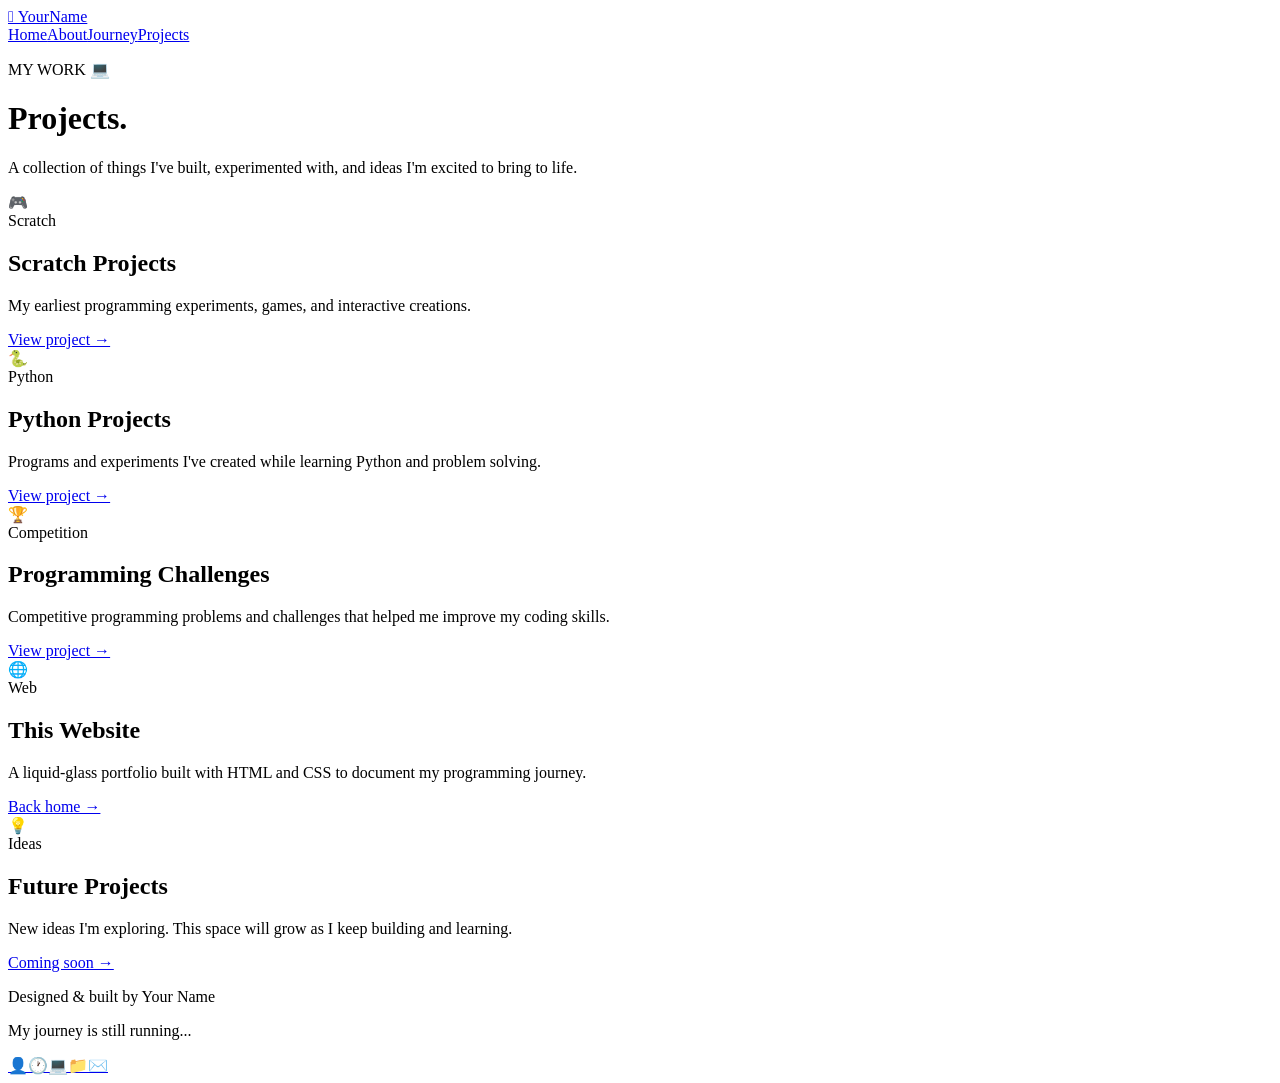
==== projects/index.html @ 9c9d9b50 "Create Projects page in its own folder" ====
<!DOCTYPE html>
<html lang="en">
<head>
<meta charset="UTF-8"><meta name="viewport" content="width=device-width, initial-scale=1.0"><title>Projects — Your Name</title><link rel="stylesheet" href="style.css">
</head>
<body>
<div class="background"><div class="blob blob-one"></div><div class="blob blob-two"></div><div class="blob blob-three"></div></div>
<nav class="navbar glass"><a class="logo" href="../index.html"> YourName</a><div class="nav-links"><a href="../index.html">Home</a><a href="../index.html#about">About</a><a href="../index.html#journey">Journey</a><a class="active" href="index.html">Projects</a></div></nav>
<main><header class="projects-hero"><p class="eyebrow">MY WORK 💻</p><h1>Projects<span>.</span></h1><p class="hero-description">A collection of things I've built, experimented with, and ideas I'm excited to bring to life.</p></header>
<section class="projects-grid">
<article class="project glass"><div class="project-icon">🎮</div><span class="tag">Scratch</span><h2>Scratch Projects</h2><p>My earliest programming experiments, games, and interactive creations.</p><a class="button" href="#">View project →</a></article>
<article class="project glass"><div class="project-icon">🐍</div><span class="tag">Python</span><h2>Python Projects</h2><p>Programs and experiments I've created while learning Python and problem solving.</p><a class="button" href="#">View project →</a></article>
<article class="project glass"><div class="project-icon">🏆</div><span class="tag">Competition</span><h2>Programming Challenges</h2><p>Competitive programming problems and challenges that helped me improve my coding skills.</p><a class="button" href="#">View project →</a></article>
<article class="project glass"><div class="project-icon">🌐</div><span class="tag">Web</span><h2>This Website</h2><p>A liquid-glass portfolio built with HTML and CSS to document my programming journey.</p><a class="button" href="../index.html">Back home →</a></article>
<article class="project glass"><div class="project-icon">💡</div><span class="tag">Ideas</span><h2>Future Projects</h2><p>New ideas I'm exploring. This space will grow as I keep building and learning.</p><a class="button" href="#">Coming soon →</a></article>
</section></main>
<footer><p>Designed &amp; built by Your Name</p><p>My journey is still running...</p></footer>
<div class="dock glass"><a href="../index.html#about" class="dock-item">👤</a><a href="../index.html#journey" class="dock-item">🕐</a><a href="index.html" class="dock-item">💻</a><a href="#" class="dock-item">📁</a><a href="#" class="dock-item">✉️</a></div>
</body></html>
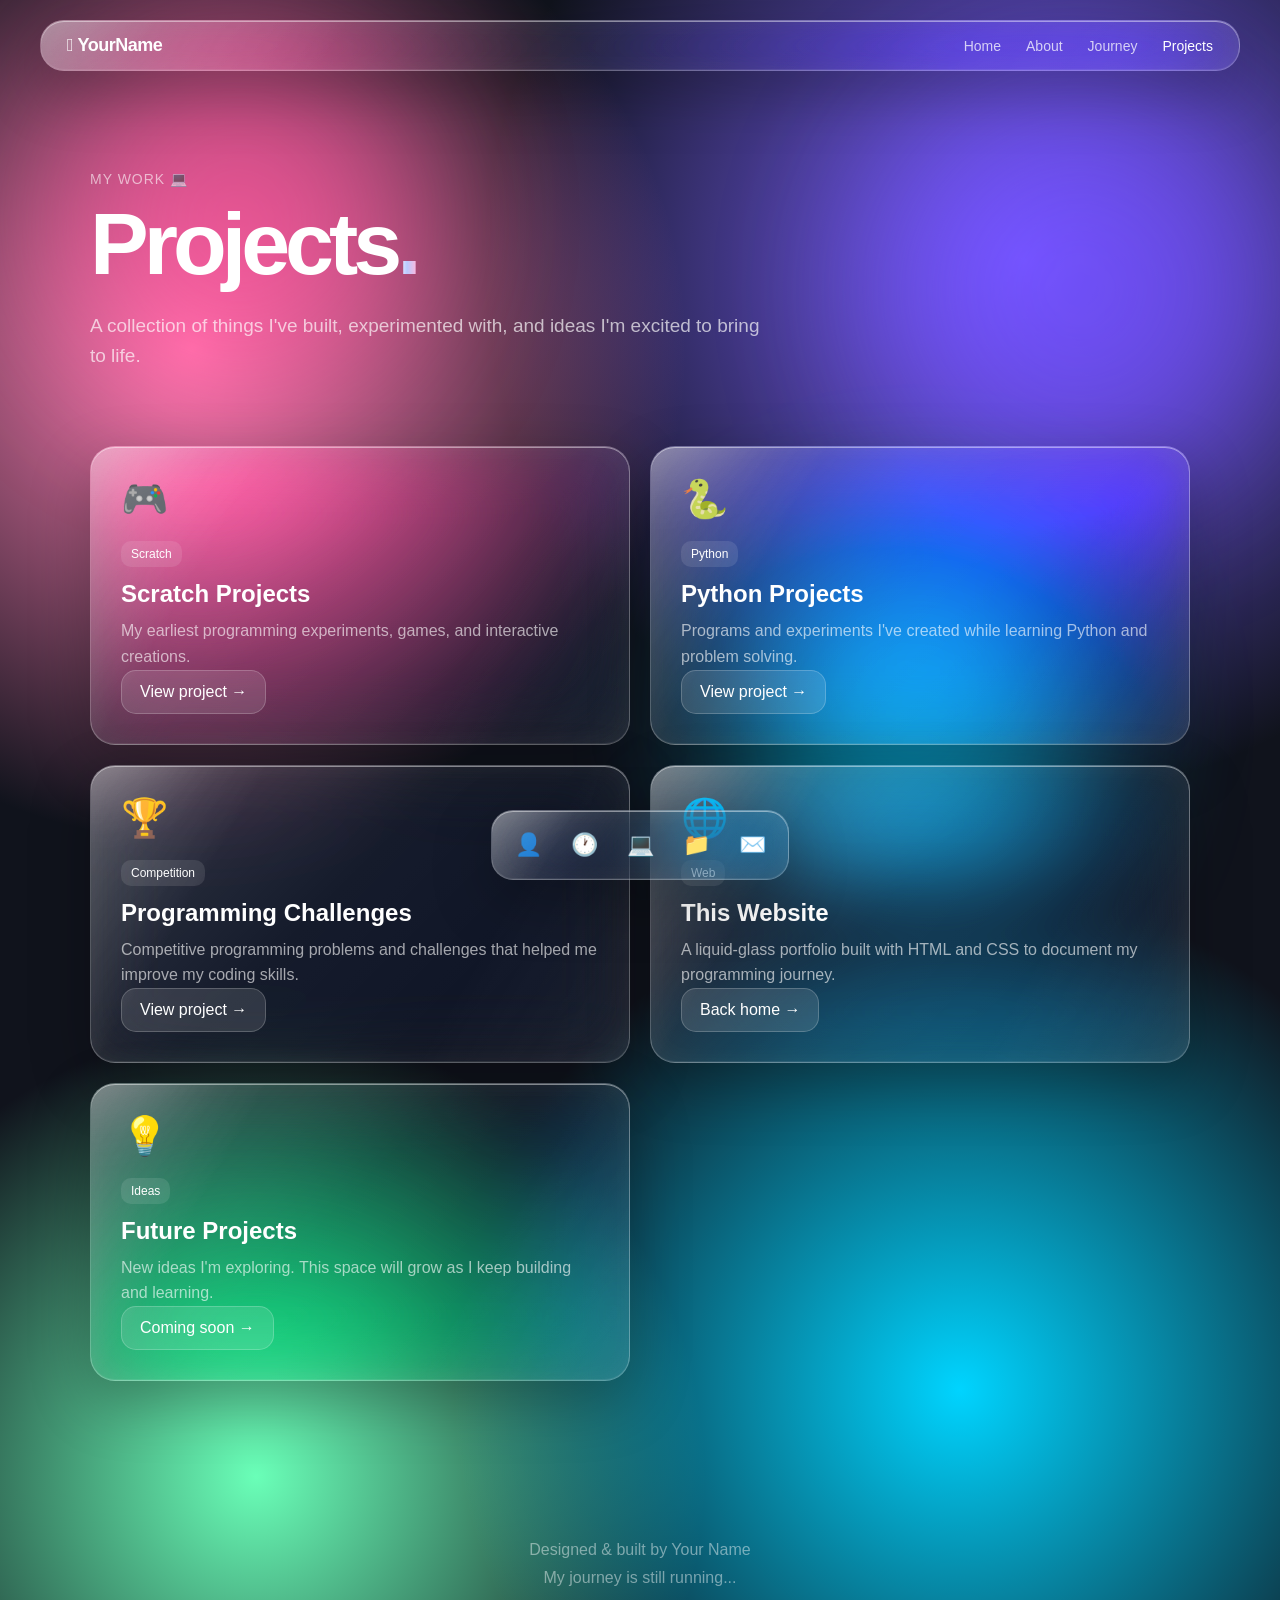
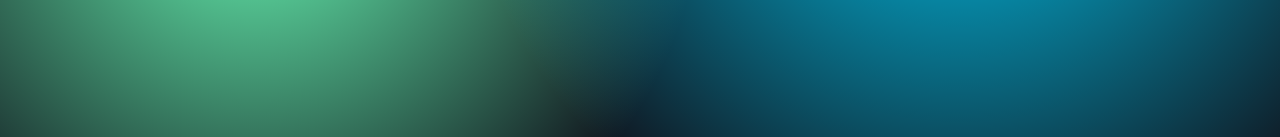
==== commit 1e5864a9: "Finalize Projects page in subfolder" ====
--- a/projects/index.html
+++ b/projects/index.html
@@ -1,19 +1,4 @@
 <!DOCTYPE html>
 <html lang="en">
-<head>
-<meta charset="UTF-8"><meta name="viewport" content="width=device-width, initial-scale=1.0"><title>Projects — Your Name</title><link rel="stylesheet" href="style.css">
-</head>
-<body>
-<div class="background"><div class="blob blob-one"></div><div class="blob blob-two"></div><div class="blob blob-three"></div></div>
-<nav class="navbar glass"><a class="logo" href="../index.html"> YourName</a><div class="nav-links"><a href="../index.html">Home</a><a href="../index.html#about">About</a><a href="../index.html#journey">Journey</a><a class="active" href="index.html">Projects</a></div></nav>
-<main><header class="projects-hero"><p class="eyebrow">MY WORK 💻</p><h1>Projects<span>.</span></h1><p class="hero-description">A collection of things I've built, experimented with, and ideas I'm excited to bring to life.</p></header>
-<section class="projects-grid">
-<article class="project glass"><div class="project-icon">🎮</div><span class="tag">Scratch</span><h2>Scratch Projects</h2><p>My earliest programming experiments, games, and interactive creations.</p><a class="button" href="#">View project →</a></article>
-<article class="project glass"><div class="project-icon">🐍</div><span class="tag">Python</span><h2>Python Projects</h2><p>Programs and experiments I've created while learning Python and problem solving.</p><a class="button" href="#">View project →</a></article>
-<article class="project glass"><div class="project-icon">🏆</div><span class="tag">Competition</span><h2>Programming Challenges</h2><p>Competitive programming problems and challenges that helped me improve my coding skills.</p><a class="button" href="#">View project →</a></article>
-<article class="project glass"><div class="project-icon">🌐</div><span class="tag">Web</span><h2>This Website</h2><p>A liquid-glass portfolio built with HTML and CSS to document my programming journey.</p><a class="button" href="../index.html">Back home →</a></article>
-<article class="project glass"><div class="project-icon">💡</div><span class="tag">Ideas</span><h2>Future Projects</h2><p>New ideas I'm exploring. This space will grow as I keep building and learning.</p><a class="button" href="#">Coming soon →</a></article>
-</section></main>
-<footer><p>Designed &amp; built by Your Name</p><p>My journey is still running...</p></footer>
-<div class="dock glass"><a href="../index.html#about" class="dock-item">👤</a><a href="../index.html#journey" class="dock-item">🕐</a><a href="index.html" class="dock-item">💻</a><a href="#" class="dock-item">📁</a><a href="#" class="dock-item">✉️</a></div>
-</body></html>
+<head><meta charset="UTF-8"><meta name="viewport" content="width=device-width, initial-scale=1.0"><title>Projects — Your Name</title><link rel="stylesheet" href="style.css"></head>
+<body><div class="background"><div class="blob blob-one"></div><div class="blob blob-two"></div><div class="blob blob-three"></div></div><nav class="navbar glass"><a class="logo" href="../index.html"> YourName</a><div class="nav-links"><a href="../index.html">Home</a><a href="../index.html#about">About</a><a href="../index.html#journey">Journey</a><a class="active" href="index.html">Projects</a></div></nav><main><header class="projects-hero"><p class="eyebrow">MY WORK 💻</p><h1>Projects<span>.</span></h1><p class="hero-description">A collection of things I've built, experimented with, and ideas I'm excited to bring to life.</p></header><section class="projects-grid"><article class="project glass"><div class="project-icon">🎮</div><span class="tag">Scratch</span><h2>Scratch Projects</h2><p>My earliest programming experiments, games, and interactive creations.</p><a class="button" href="#">View project →</a></article><article class="project glass"><div class="project-icon">🐍</div><span class="tag">Python</span><h2>Python Projects</h2><p>Programs and experiments I've created while learning Python and problem solving.</p><a class="button" href="#">View project →</a></article><article class="project glass"><div class="project-icon">🏆</div><span class="tag">Competition</span><h2>Programming Challenges</h2><p>Competitive programming problems and challenges that helped me improve my coding skills.</p><a class="button" href="#">View project →</a></article><article class="project glass"><div class="project-icon">🌐</div><span class="tag">Web</span><h2>This Website</h2><p>A liquid-glass portfolio built with HTML and CSS to document my programming journey.</p><a class="button" href="../index.html">Back home →</a></article><article class="project glass"><div class="project-icon">💡</div><span class="tag">Ideas</span><h2>Future Projects</h2><p>New ideas I'm exploring. This space will grow as I keep building and learning.</p><a class="button" href="#">Coming soon →</a></article></section></main><footer><p>Designed &amp; built by Your Name</p><p>My journey is still running...</p></footer><div class="dock glass"><a href="../index.html#about" class="dock-item">👤</a><a href="../index.html#journey" class="dock-item">🕐</a><a href="index.html" class="dock-item">💻</a><a href="#" class="dock-item">📁</a><a href="#" class="dock-item">✉️</a></div></body></html>
--- a/projects/style.css
+++ b/projects/style.css
@@ -0,0 +1 @@
+*{margin:0;padding:0;box-sizing:border-box}html{scroll-behavior:smooth}body{min-height:100vh;font-family:-apple-system,BlinkMacSystemFont,"SF Pro Display","SF Pro Text","Helvetica Neue",Arial,sans-serif;color:#fff;overflow-x:hidden;background:radial-gradient(circle at 15% 20%,#ff7eb3 0%,transparent 28%),radial-gradient(circle at 80% 15%,#7b61ff 0%,transparent 30%),radial-gradient(circle at 75% 80%,#00d4ff 0%,transparent 30%),radial-gradient(circle at 20% 85%,#6affb8 0%,transparent 25%),#10131c}.background{position:fixed;inset:0;z-index:-2;overflow:hidden}.blob{position:absolute;border-radius:50%;filter:blur(80px);opacity:.65;animation:float 12s ease-in-out infinite alternate}.blob-one{width:350px;height:350px;background:#ff4f9a;top:5%;left:5%}.blob-two{width:400px;height:400px;background:#704cff;top:10%;right:0;animation-delay:-3s}.blob-three{width:350px;height:350px;background:#00cfff;bottom:0;right:15%;animation-delay:-6s}@keyframes float{from{transform:translate(0,0) scale(1)}to{transform:translate(50px,-40px) scale(1.15)}}.glass{position:relative;background:linear-gradient(135deg,rgba(255,255,255,.2),rgba(255,255,255,.08) 45%,rgba(255,255,255,.04));border:1px solid rgba(255,255,255,.28);box-shadow:0 20px 60px rgba(0,0,0,.25),inset 0 1px 0 rgba(255,255,255,.45),inset 0 -1px 0 rgba(255,255,255,.08),inset 0 0 30px rgba(255,255,255,.04);backdrop-filter:blur(35px) saturate(180%) contrast(110%);-webkit-backdrop-filter:blur(35px) saturate(180%) contrast(110%);overflow:hidden}.glass:before{content:"";position:absolute;inset:0;pointer-events:none;background:linear-gradient(120deg,rgba(255,255,255,.25),transparent 25%,transparent 70%,rgba(255,255,255,.08));opacity:.7;mix-blend-mode:overlay}.glass:after{content:"";position:absolute;width:250px;height:250px;top:-180px;left:-120px;border-radius:50%;background:radial-gradient(circle,rgba(255,255,255,.3),transparent 70%);filter:blur(20px);pointer-events:none;transition:transform .8s ease}.glass:hover:after{transform:translate(300px,180px)}.navbar{width:min(1200px,calc(100% - 32px));margin:20px auto 0;padding:14px 26px;border-radius:24px;display:flex;align-items:center;justify-content:space-between;position:relative;z-index:5}.logo{color:#fff;text-decoration:none;font-size:18px;font-weight:700;letter-spacing:-.5px}.nav-links{display:flex;gap:25px}.nav-links a{color:rgba(255,255,255,.75);text-decoration:none;font-size:14px;transition:.25s ease}.nav-links a:hover,.nav-links .active{color:#fff}.projects-hero{width:min(1100px,calc(100% - 30px));margin:0 auto;padding:100px 0 65px}.eyebrow{color:rgba(255,255,255,.6);font-size:14px;margin-bottom:15px;letter-spacing:1px}.projects-hero h1{font-size:clamp(52px,8vw,88px);line-height:.95;letter-spacing:-5px;margin-bottom:25px}.projects-hero h1 span{background:linear-gradient(90deg,#fff,#b9caff,#ffb7dc);-webkit-background-clip:text;background-clip:text;color:transparent}.hero-description{max-width:680px;font-size:19px;line-height:1.6;color:rgba(255,255,255,.68)}.projects-grid{width:min(1100px,calc(100% - 30px));margin:0 auto;padding:10px 0 140px;display:grid;grid-template-columns:repeat(2,minmax(0,1fr));gap:20px}.project{min-height:270px;padding:30px;border-radius:25px;display:flex;flex-direction:column;align-items:flex-start;transition:transform .3s ease,background .3s ease}.project:hover{transform:translateY(-8px);background:rgba(255,255,255,.17)}.project-icon{font-size:38px;margin-bottom:20px}.tag{display:inline-block;padding:6px 10px;border-radius:10px;background:rgba(255,255,255,.1);font-size:12px;margin-bottom:13px}.project h2{font-size:24px;margin-bottom:10px}.project p{color:rgba(255,255,255,.62);line-height:1.6;max-width:500px}.button{display:inline-block;margin-top:auto;padding:12px 18px;border-radius:15px;color:#fff;text-decoration:none;background:rgba(255,255,255,.12);border:1px solid rgba(255,255,255,.2);transition:.25s ease}.button:hover{transform:translateY(-3px);background:rgba(255,255,255,.2)}footer{text-align:center;padding:20px 20px 150px;color:rgba(255,255,255,.45)}footer p+p{margin-top:10px}.dock{position:fixed;bottom:20px;left:50%;transform:translateX(-50%);display:flex;gap:8px;padding:10px 12px;border-radius:22px;z-index:200}.dock-item{width:48px;height:48px;border-radius:14px;display:flex;align-items:center;justify-content:center;font-size:22px;text-decoration:none;cursor:pointer;transition:.25s ease}.dock-item:hover{transform:translateY(-10px) scale(1.15);background:rgba(255,255,255,.22)}@media(max-width:700px){.navbar{width:calc(100% - 20px);margin-top:10px;padding:12px 16px}.nav-links{gap:12px}.nav-links a{font-size:12px}.projects-hero{padding:75px 0 45px}.projects-hero h1{letter-spacing:-3px}.hero-description{font-size:17px}.projects-grid{grid-template-columns:1fr;gap:16px;padding-bottom:130px}.project{min-height:250px}.dock{bottom:12px}.dock-item{width:44px;height:44px}}
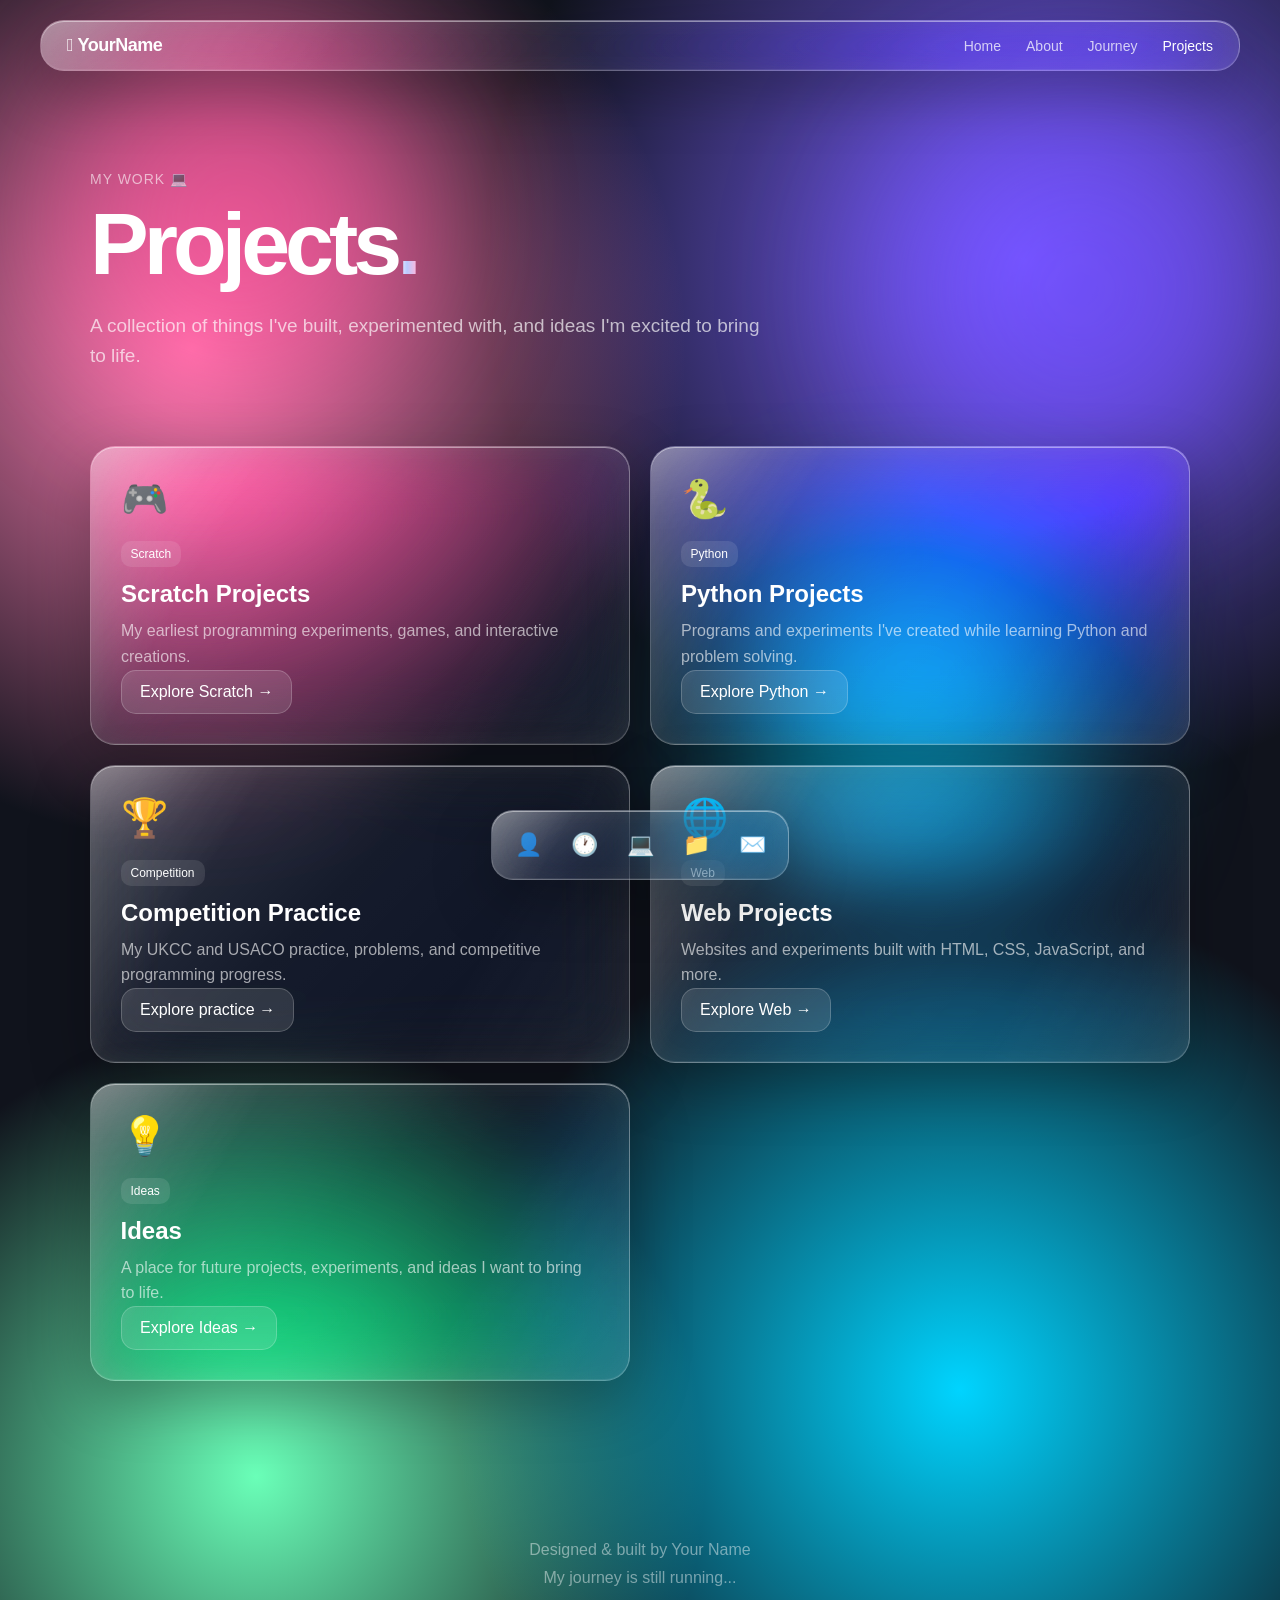
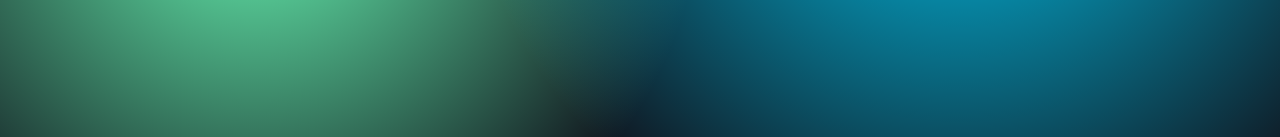
==== commit 9ca30cc5: "Link Projects categories to dedicated pages" ====
--- a/projects/index.html
+++ b/projects/index.html
@@ -1,4 +1,4 @@
 <!DOCTYPE html>
 <html lang="en">
 <head><meta charset="UTF-8"><meta name="viewport" content="width=device-width, initial-scale=1.0"><title>Projects — Your Name</title><link rel="stylesheet" href="style.css"></head>
-<body><div class="background"><div class="blob blob-one"></div><div class="blob blob-two"></div><div class="blob blob-three"></div></div><nav class="navbar glass"><a class="logo" href="../index.html"> YourName</a><div class="nav-links"><a href="../index.html">Home</a><a href="../index.html#about">About</a><a href="../index.html#journey">Journey</a><a class="active" href="index.html">Projects</a></div></nav><main><header class="projects-hero"><p class="eyebrow">MY WORK 💻</p><h1>Projects<span>.</span></h1><p class="hero-description">A collection of things I've built, experimented with, and ideas I'm excited to bring to life.</p></header><section class="projects-grid"><article class="project glass"><div class="project-icon">🎮</div><span class="tag">Scratch</span><h2>Scratch Projects</h2><p>My earliest programming experiments, games, and interactive creations.</p><a class="button" href="#">View project →</a></article><article class="project glass"><div class="project-icon">🐍</div><span class="tag">Python</span><h2>Python Projects</h2><p>Programs and experiments I've created while learning Python and problem solving.</p><a class="button" href="#">View project →</a></article><article class="project glass"><div class="project-icon">🏆</div><span class="tag">Competition</span><h2>Programming Challenges</h2><p>Competitive programming problems and challenges that helped me improve my coding skills.</p><a class="button" href="#">View project →</a></article><article class="project glass"><div class="project-icon">🌐</div><span class="tag">Web</span><h2>This Website</h2><p>A liquid-glass portfolio built with HTML and CSS to document my programming journey.</p><a class="button" href="../index.html">Back home →</a></article><article class="project glass"><div class="project-icon">💡</div><span class="tag">Ideas</span><h2>Future Projects</h2><p>New ideas I'm exploring. This space will grow as I keep building and learning.</p><a class="button" href="#">Coming soon →</a></article></section></main><footer><p>Designed &amp; built by Your Name</p><p>My journey is still running...</p></footer><div class="dock glass"><a href="../index.html#about" class="dock-item">👤</a><a href="../index.html#journey" class="dock-item">🕐</a><a href="index.html" class="dock-item">💻</a><a href="#" class="dock-item">📁</a><a href="#" class="dock-item">✉️</a></div></body></html>
+<body><div class="background"><div class="blob blob-one"></div><div class="blob blob-two"></div><div class="blob blob-three"></div></div><nav class="navbar glass"><a class="logo" href="../index.html"> YourName</a><div class="nav-links"><a href="../index.html">Home</a><a href="../index.html#about">About</a><a href="../index.html#journey">Journey</a><a class="active" href="index.html">Projects</a></div></nav><main><header class="projects-hero"><p class="eyebrow">MY WORK 💻</p><h1>Projects<span>.</span></h1><p class="hero-description">A collection of things I've built, experimented with, and ideas I'm excited to bring to life.</p></header><section class="projects-grid"><article class="project glass"><div class="project-icon">🎮</div><span class="tag">Scratch</span><h2>Scratch Projects</h2><p>My earliest programming experiments, games, and interactive creations.</p><a class="button" href="scratch/">Explore Scratch →</a></article><article class="project glass"><div class="project-icon">🐍</div><span class="tag">Python</span><h2>Python Projects</h2><p>Programs and experiments I've created while learning Python and problem solving.</p><a class="button" href="python/">Explore Python →</a></article><article class="project glass"><div class="project-icon">🏆</div><span class="tag">Competition</span><h2>Competition Practice</h2><p>My UKCC and USACO practice, problems, and competitive programming progress.</p><a class="button" href="competition-pract/">Explore practice →</a></article><article class="project glass"><div class="project-icon">🌐</div><span class="tag">Web</span><h2>Web Projects</h2><p>Websites and experiments built with HTML, CSS, JavaScript, and more.</p><a class="button" href="web/">Explore Web →</a></article><article class="project glass"><div class="project-icon">💡</div><span class="tag">Ideas</span><h2>Ideas</h2><p>A place for future projects, experiments, and ideas I want to bring to life.</p><a class="button" href="ideas/">Explore Ideas →</a></article></section></main><footer><p>Designed &amp; built by Your Name</p><p>My journey is still running...</p></footer><div class="dock glass"><a href="../index.html#about" class="dock-item">👤</a><a href="../index.html#journey" class="dock-item">🕐</a><a href="index.html" class="dock-item">💻</a><a href="#" class="dock-item">📁</a><a href="#" class="dock-item">✉️</a></div></body></html>
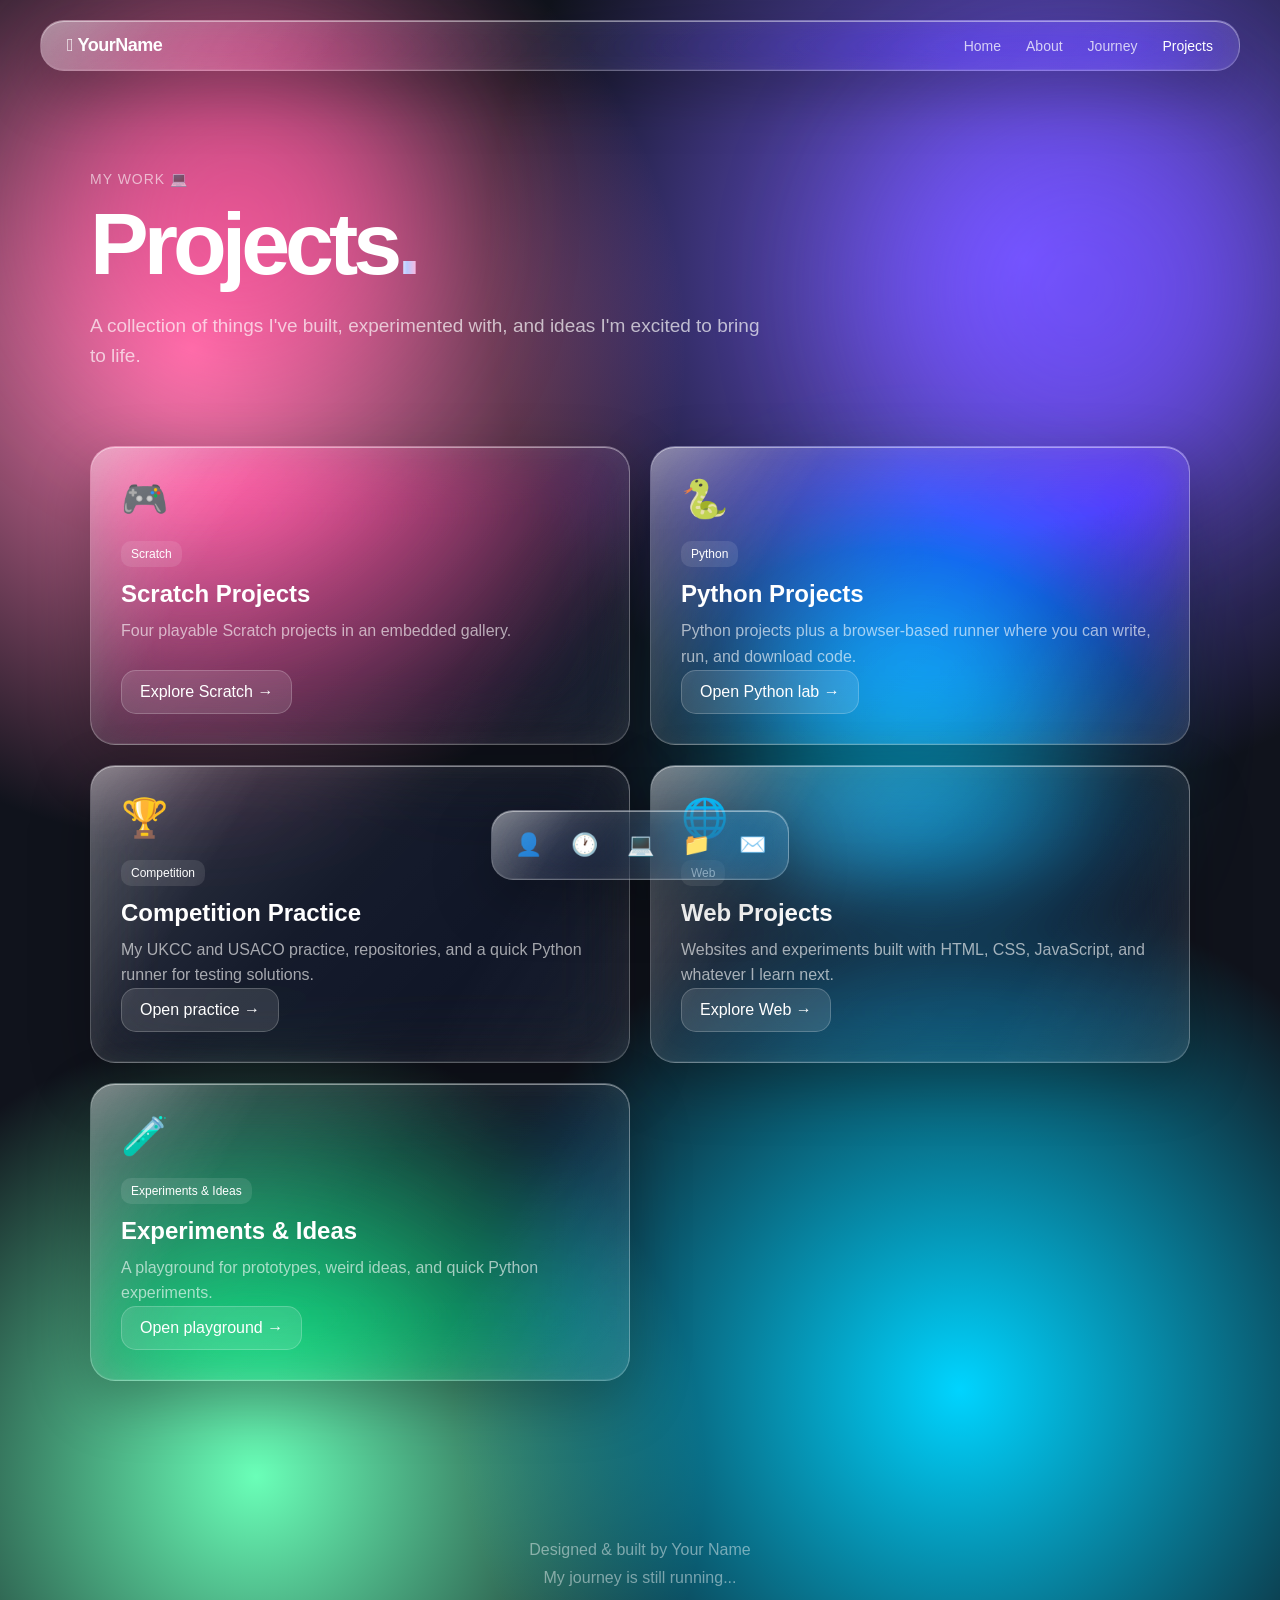
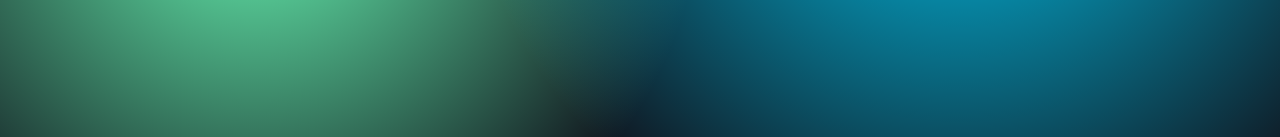
==== commit 70fceb19: "Update Projects hub for galleries and playgrounds" ====
--- a/projects/index.html
+++ b/projects/index.html
@@ -1,4 +1,3 @@
 <!DOCTYPE html>
-<html lang="en">
-<head><meta charset="UTF-8"><meta name="viewport" content="width=device-width, initial-scale=1.0"><title>Projects — Your Name</title><link rel="stylesheet" href="style.css"></head>
-<body><div class="background"><div class="blob blob-one"></div><div class="blob blob-two"></div><div class="blob blob-three"></div></div><nav class="navbar glass"><a class="logo" href="../index.html"> YourName</a><div class="nav-links"><a href="../index.html">Home</a><a href="../index.html#about">About</a><a href="../index.html#journey">Journey</a><a class="active" href="index.html">Projects</a></div></nav><main><header class="projects-hero"><p class="eyebrow">MY WORK 💻</p><h1>Projects<span>.</span></h1><p class="hero-description">A collection of things I've built, experimented with, and ideas I'm excited to bring to life.</p></header><section class="projects-grid"><article class="project glass"><div class="project-icon">🎮</div><span class="tag">Scratch</span><h2>Scratch Projects</h2><p>My earliest programming experiments, games, and interactive creations.</p><a class="button" href="scratch/">Explore Scratch →</a></article><article class="project glass"><div class="project-icon">🐍</div><span class="tag">Python</span><h2>Python Projects</h2><p>Programs and experiments I've created while learning Python and problem solving.</p><a class="button" href="python/">Explore Python →</a></article><article class="project glass"><div class="project-icon">🏆</div><span class="tag">Competition</span><h2>Competition Practice</h2><p>My UKCC and USACO practice, problems, and competitive programming progress.</p><a class="button" href="competition-pract/">Explore practice →</a></article><article class="project glass"><div class="project-icon">🌐</div><span class="tag">Web</span><h2>Web Projects</h2><p>Websites and experiments built with HTML, CSS, JavaScript, and more.</p><a class="button" href="web/">Explore Web →</a></article><article class="project glass"><div class="project-icon">💡</div><span class="tag">Ideas</span><h2>Ideas</h2><p>A place for future projects, experiments, and ideas I want to bring to life.</p><a class="button" href="ideas/">Explore Ideas →</a></article></section></main><footer><p>Designed &amp; built by Your Name</p><p>My journey is still running...</p></footer><div class="dock glass"><a href="../index.html#about" class="dock-item">👤</a><a href="../index.html#journey" class="dock-item">🕐</a><a href="index.html" class="dock-item">💻</a><a href="#" class="dock-item">📁</a><a href="#" class="dock-item">✉️</a></div></body></html>
+<html lang="en"><head><meta charset="UTF-8"><meta name="viewport" content="width=device-width,initial-scale=1.0"><title>Projects — Your Name</title><link rel="stylesheet" href="style.css"></head>
+<body><div class="background"><div class="blob blob-one"></div><div class="blob blob-two"></div><div class="blob blob-three"></div></div><nav class="navbar glass"><a class="logo" href="../index.html"> YourName</a><div class="nav-links"><a href="../index.html">Home</a><a href="../index.html#about">About</a><a href="../index.html#journey">Journey</a><a class="active" href="index.html">Projects</a></div></nav><main><header class="projects-hero"><p class="eyebrow">MY WORK 💻</p><h1>Projects<span>.</span></h1><p class="hero-description">A collection of things I've built, experimented with, and ideas I'm excited to bring to life.</p></header><section class="projects-grid"><article class="project glass"><div class="project-icon">🎮</div><span class="tag">Scratch</span><h2>Scratch Projects</h2><p>Four playable Scratch projects in an embedded gallery.</p><a class="button" href="scratch/">Explore Scratch →</a></article><article class="project glass"><div class="project-icon">🐍</div><span class="tag">Python</span><h2>Python Projects</h2><p>Python projects plus a browser-based runner where you can write, run, and download code.</p><a class="button" href="python/">Open Python lab →</a></article><article class="project glass"><div class="project-icon">🏆</div><span class="tag">Competition</span><h2>Competition Practice</h2><p>My UKCC and USACO practice, repositories, and a quick Python runner for testing solutions.</p><a class="button" href="competition-pract/">Open practice →</a></article><article class="project glass"><div class="project-icon">🌐</div><span class="tag">Web</span><h2>Web Projects</h2><p>Websites and experiments built with HTML, CSS, JavaScript, and whatever I learn next.</p><a class="button" href="web/">Explore Web →</a></article><article class="project glass"><div class="project-icon">🧪</div><span class="tag">Experiments & Ideas</span><h2>Experiments & Ideas</h2><p>A playground for prototypes, weird ideas, and quick Python experiments.</p><a class="button" href="experiments%26ideas/">Open playground →</a></article></section></main><footer><p>Designed &amp; built by Your Name</p><p>My journey is still running...</p></footer><div class="dock glass"><a href="../index.html#about" class="dock-item">👤</a><a href="../index.html#journey" class="dock-item">🕐</a><a href="index.html" class="dock-item">💻</a><a href="#" class="dock-item">📁</a><a href="#" class="dock-item">✉️</a></div></body></html>
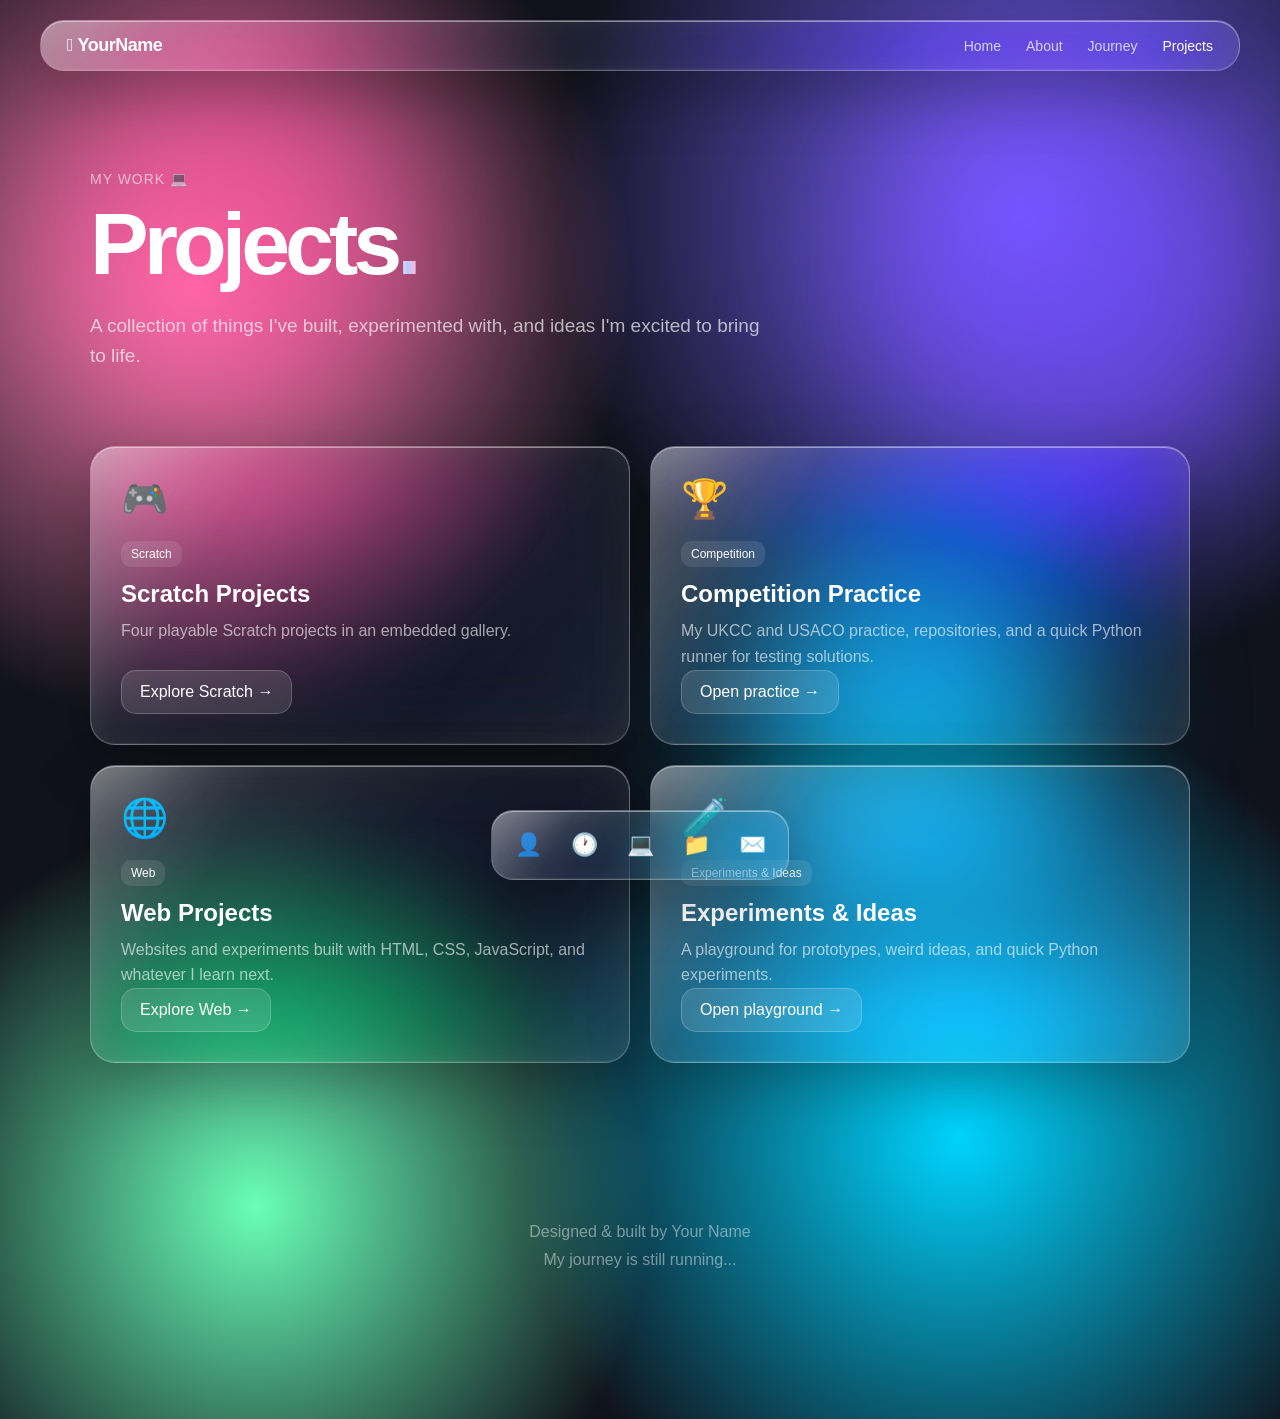
==== commit 52f18f36: "Remove Python project from Projects navigation" ====
--- a/projects/index.html
+++ b/projects/index.html
@@ -1,3 +1,3 @@
 <!DOCTYPE html>
 <html lang="en"><head><meta charset="UTF-8"><meta name="viewport" content="width=device-width,initial-scale=1.0"><title>Projects — Your Name</title><link rel="stylesheet" href="style.css"></head>
-<body><div class="background"><div class="blob blob-one"></div><div class="blob blob-two"></div><div class="blob blob-three"></div></div><nav class="navbar glass"><a class="logo" href="../index.html"> YourName</a><div class="nav-links"><a href="../index.html">Home</a><a href="../index.html#about">About</a><a href="../index.html#journey">Journey</a><a class="active" href="index.html">Projects</a></div></nav><main><header class="projects-hero"><p class="eyebrow">MY WORK 💻</p><h1>Projects<span>.</span></h1><p class="hero-description">A collection of things I've built, experimented with, and ideas I'm excited to bring to life.</p></header><section class="projects-grid"><article class="project glass"><div class="project-icon">🎮</div><span class="tag">Scratch</span><h2>Scratch Projects</h2><p>Four playable Scratch projects in an embedded gallery.</p><a class="button" href="scratch/">Explore Scratch →</a></article><article class="project glass"><div class="project-icon">🐍</div><span class="tag">Python</span><h2>Python Projects</h2><p>Python projects plus a browser-based runner where you can write, run, and download code.</p><a class="button" href="python/">Open Python lab →</a></article><article class="project glass"><div class="project-icon">🏆</div><span class="tag">Competition</span><h2>Competition Practice</h2><p>My UKCC and USACO practice, repositories, and a quick Python runner for testing solutions.</p><a class="button" href="competition-pract/">Open practice →</a></article><article class="project glass"><div class="project-icon">🌐</div><span class="tag">Web</span><h2>Web Projects</h2><p>Websites and experiments built with HTML, CSS, JavaScript, and whatever I learn next.</p><a class="button" href="web/">Explore Web →</a></article><article class="project glass"><div class="project-icon">🧪</div><span class="tag">Experiments & Ideas</span><h2>Experiments & Ideas</h2><p>A playground for prototypes, weird ideas, and quick Python experiments.</p><a class="button" href="experiments%26ideas/">Open playground →</a></article></section></main><footer><p>Designed &amp; built by Your Name</p><p>My journey is still running...</p></footer><div class="dock glass"><a href="../index.html#about" class="dock-item">👤</a><a href="../index.html#journey" class="dock-item">🕐</a><a href="index.html" class="dock-item">💻</a><a href="#" class="dock-item">📁</a><a href="#" class="dock-item">✉️</a></div></body></html>+<body><div class="background"><div class="blob blob-one"></div><div class="blob blob-two"></div><div class="blob blob-three"></div></div><nav class="navbar glass"><a class="logo" href="../index.html"> YourName</a><div class="nav-links"><a href="../index.html">Home</a><a href="../index.html#about">About</a><a href="../index.html#journey">Journey</a><a class="active" href="index.html">Projects</a></div></nav><main><header class="projects-hero"><p class="eyebrow">MY WORK 💻</p><h1>Projects<span>.</span></h1><p class="hero-description">A collection of things I've built, experimented with, and ideas I'm excited to bring to life.</p></header><section class="projects-grid"><article class="project glass"><div class="project-icon">🎮</div><span class="tag">Scratch</span><h2>Scratch Projects</h2><p>Four playable Scratch projects in an embedded gallery.</p><a class="button" href="scratch/">Explore Scratch →</a></article><article class="project glass"><div class="project-icon">🏆</div><span class="tag">Competition</span><h2>Competition Practice</h2><p>My UKCC and USACO practice, repositories, and a quick Python runner for testing solutions.</p><a class="button" href="competition-pract/">Open practice →</a></article><article class="project glass"><div class="project-icon">🌐</div><span class="tag">Web</span><h2>Web Projects</h2><p>Websites and experiments built with HTML, CSS, JavaScript, and whatever I learn next.</p><a class="button" href="web/">Explore Web →</a></article><article class="project glass"><div class="project-icon">🧪</div><span class="tag">Experiments & Ideas</span><h2>Experiments & Ideas</h2><p>A playground for prototypes, weird ideas, and quick Python experiments.</p><a class="button" href="experiments%26ideas/">Open playground →</a></article></section></main><footer><p>Designed &amp; built by Your Name</p><p>My journey is still running...</p></footer><div class="dock glass"><a href="../index.html#about" class="dock-item">👤</a><a href="../index.html#journey" class="dock-item">🕐</a><a href="index.html" class="dock-item">💻</a><a href="#" class="dock-item">📁</a><a href="#" class="dock-item">✉️</a></div></body></html>
